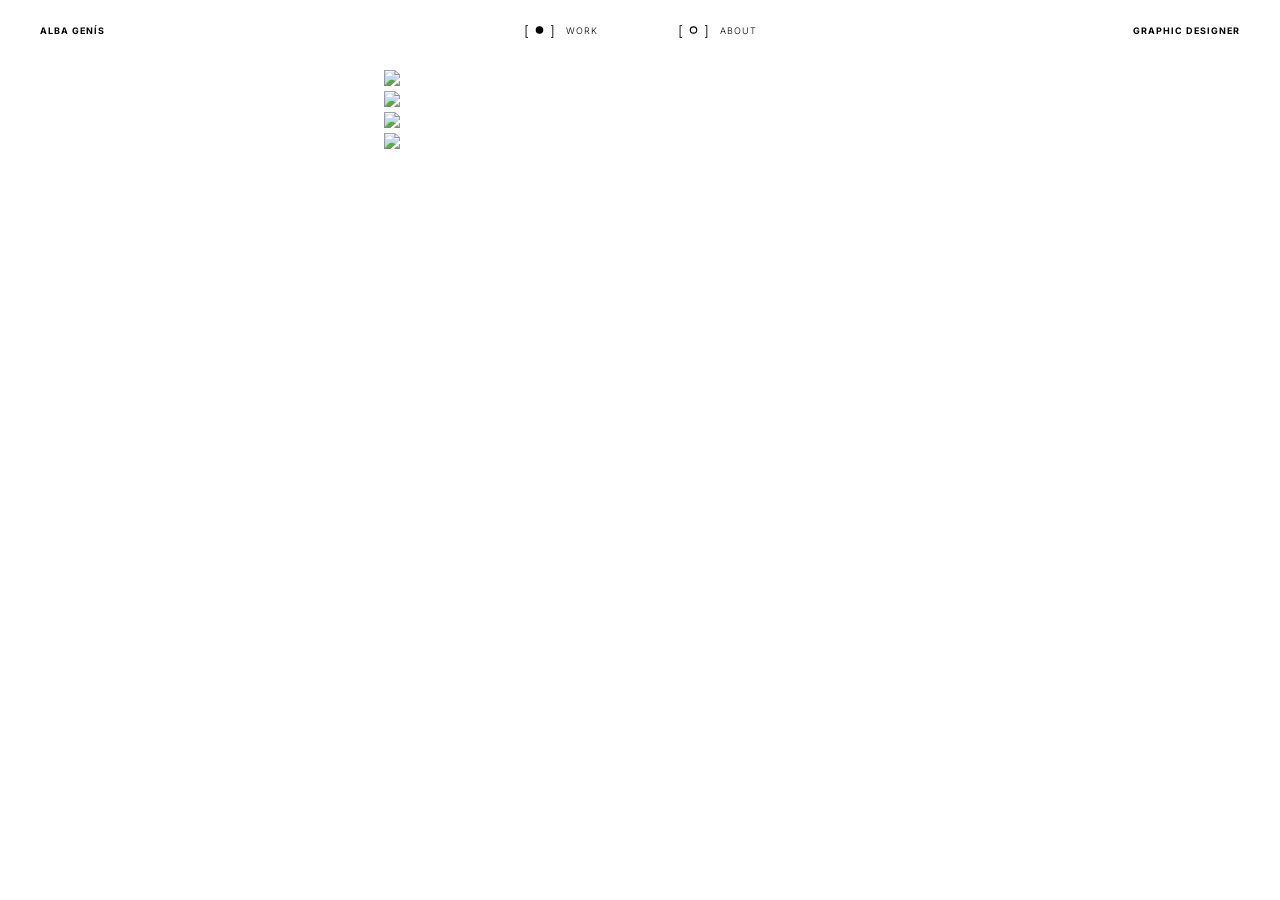
==== index.html @ 794465f7 "Add files via upload" ====
<!DOCTYPE html>
<html lang="es">
<head>
  <meta charset="UTF-8">
  <meta name="viewport" content="width=device-width, initial-scale=1.0">
  <title>Portfolio - Alba Genís</title>
  <link rel="stylesheet" href="style.css">
</head>
<body>
<!-- -------------------------------- MENU -------------------------------- -->
  <header>
    <div class="left">ALBA GENÍS</div>
    <nav>
  <a href="#" class="nav-item active">
    <span class="icon">
      <span class="bracket">[</span>

      <svg width="16" height="16" viewBox="0 0 20 20">
        <circle cx="10" cy="10" r="4" class="dot"/>
      </svg>

      <span class="bracket">]</span>
    </span>
    WORK
  </a>

  <a href="about.html" class="nav-item">
    <span class="icon">
      <span class="bracket">[</span>
      <svg width="16" height="16" viewBox="0 0 20 20">
        <circle cx="10" cy="10" r="4" class="dot"/>
      </svg>
      <span class="bracket">]</span>
    </span>
    ABOUT
  </a>

</nav>
    <div class="right">GRAPHIC DESIGNER</div>
  </header>
<!-- --------------------------------FIN MENU -------------------------------- -->
<!---------------------------SCROLL PROYECTOS HOME--------------------- -->

  <main>
     <!----------------------------------- PROYECTO 1 ------------------------------------->
    <section class="project">
  <div class="media">

    <!-- FILA IZQUIERDA -->
    <div class="side left">
      <img src="contenido/proyecto 4/carrusel/proyecto4-img2.jpg">
       <div class="side-item">
          <img src="contenido/proyecto 4/carrusel/proyecto4-img8.jpg">
          <p> Le Confesionaire </p>
    </div>

       </div>
      

    <!-- IMAGEN CENTRAL -->
    <div class="center">
      <a href="proyecto4.html">
      <img src="contenido/proyecto 4/portada-invitacion-leconfesionaire2.jpg">
      </a>
    </div>

    <!-- FILA DERECHA -->
    <div class="side right">
       <div class="side-item">
        <img src="contenido/proyecto 4/carrusel/proyecto4-img7.jpg">
        <p>Graphic design and art direction</p>
       </div>
    
      <img src="contenido/proyecto 4/carrusel/proyecto4-img4.jpg">
    </div>

  </div>
</section>
<!----------------------------------- PROYECTO 2 ------------------------------------->
    <section class="project">
  <div class="media">

    <!-- FILA IZQUIERDA -->
    <div class="side left">
      <img src="contenido/proyecto 6/proyecto-6-img3.jpg">
       <div class="side-item">
          <img src="contenido/proyecto 6/proyecto-6-img2.jpg">
          <p>First days of summer </p>
    </div>

       </div>
      

    <!-- IMAGEN CENTRAL -->
    <div class="center">
      <a href="proyecto6.html">
      <img src="contenido/proyecto 6/proyecto-6-imgcentral.jpg">
      </a>
    </div>

    <!-- FILA DERECHA -->
    <div class="side right">
       <div class="side-item">
        <img src="contenido/proyecto 6/proyecto-6-img1.jpg">
        <p>Set design and graphics</p>
       </div>
    
      <img src="contenido/proyecto 6/proyecto-6-img4.jpg">
    </div>

  </div>
</section>

<!----------------------------------- PROYECTO 3 ------------------------------------->
    <section class="project">
  <div class="media">

    <!-- FILA IZQUIERDA -->
    <div class="side left">
      <img src="contenido/proyecto 5/proyecto-bolsa-6.jpg">
       <div class="side-item">
          <img src="contenido/proyecto 5/proyecto-bolsa-2.jpg">
          <p>Limited edition bag </p>
    </div>

       </div>
      

    <!-- IMAGEN CENTRAL -->
    <div class="center">
      <a href="proyecto5.html">
      <img src="contenido/proyecto-bolsa-7.jpg">
      </a>
    </div>

    <!-- FILA DERECHA -->
    <div class="side right">
       <div class="side-item">
        <img src="contenido/proyecto 5/proyecto-bolsa-8.jpg">
        <p>Packaging design</p>
       </div>
    
      <img src="contenido/proyecto 5/proyecto-bolsa-4.jpg">
    </div>

  </div>
</section>

    <!----------------------------------- PROYECTO 4 ------------------------------------->
    <section class="project">
  <div class="media">

    <!-- FILA IZQUIERDA -->
    <div class="side left">
      <img src="contenido/proyecto 1/hover/proyecto1-img1.jpg">
       <div class="side-item">
          <video src="contenido/proyecto 1/hover/proyecto1-video1.mp4" autoplay loop muted playsinline></video>
          <p>Sv campaign 2025 </p>
    </div>

       </div>
      

    <!-- IMAGEN CENTRAL -->
    <div class="center">
      <a href="proyecto1.html">
      <img src="contenido/proyecto-1-home.jpg">
      </a>
    </div>

    <!-- FILA DERECHA -->
    <div class="side right">
       <div class="side-item">
        <video src="contenido/proyecto 1/hover/proyecto1-video2.mp4" autoplay loop muted playsinline></video>
        <p>Graphics and content creation</p>
       </div>
    
      <video src="contenido/proyecto 1/hover/proyecto1-video3.mp4" autoplay loop muted playsinline></video>
    </div>

  </div>
</section>

    
    
  </main>
  
<script>
  window.addEventListener("scroll", () => {
    if (window.scrollY > 40) {
      document.body.classList.add("menu-scrolled");
    } else {
      document.body.classList.remove("menu-scrolled");
    }
  });
</script>

</body>
</html>
---- style.css ----
* {
  margin: 0;
  padding: 0;
  box-sizing: border-box;
}
@font-face {
  font-family: 'Inter';
  src: url('fuentes/inter/Inter-VariableFont_opsz\,wght.ttf') format('truetype');
  font-weight: 100 900;
  font-style: normal;
}

body {
  background: #ffffff;
  font-family: 'Inter', sans-serif;
}


/* HEADER */
header {
  position: fixed;
  top: 0;
  width: 100%;
  height: 60px;

  display: flex;
  align-items: center;

  padding: 0 40px;
  font-size: 12px;
  letter-spacing: 1px;

   z-index: 1000; /* para que esté por encima del contenido */

   mix-blend-mode: difference;
}

header,
header a,
.nav-item {
  color: white;
  font-weight: 300;
  font-family: 'Inter', sans-serif;
  font-size: 9px;
}

nav {
  position: absolute;
  left: 50%;
  transform: translateX(-50%);

  display: flex;
  gap: 60px;
}

.left {
  margin-right: auto;
  font-weight: 700;
}

.left a {
  color: rgb(255, 255, 255);
  text-decoration: none;
  font-weight: 700; /* o bold */
}

.right {
  margin-left: auto;
  font-weight: 700;
}

nav {
  display: flex;
  align-items: center;
  gap: 40px; /* ajusta este espacio a tu gusto */
} 

nav a {
  margin: 0 20px;
  text-decoration: none;
  color: white;
}
.nav-item {
  display: flex;
  align-items: center;
  gap: 10px;
  text-decoration: none;
  color: white;
}

.icon {
  display: flex;
  align-items: center;
  gap: 2px;
}

.bracket {
  font-size: 14px;
}

.dot {
  fill: none;
  stroke: white;
  stroke-width: 1.5;
}

.nav-item:hover .dot {
  fill: white;
}

.nav-item.active .dot {
  fill: white;
}

/* CONTENIDO */
main {
  margin-top: 70px;
  display: flex;
  flex-direction: column;
  align-items: center;
}

/* PROYECTOS */
.project {
  width: 40%;
  margin: 0 auto 5px auto; /* centra SIEMPRE */
}

.project img {
  width: 100%;
  display: block;
}

.project video {
  width: 100%;
  display: block;
}

/* MEDIA HOVER */
.media {
  position: relative;
  width: 100%;
}
/* centro */
.center {
  width: 100%;
  max-width: 100%;
  z-index: 2;
}

.center img,
.center video {
  width: 100%;
  display: block;
}



/* lados (ocultos al inicio) */
.side {
  display: none;
  gap: 5px;
  position: absolute;
  top: 0;
  height: 100%;
 
}

.left {
  right: calc(100% + 5px);
}

.right {
  left: calc(100% + 5px);
}

/* tamaño de items */
.side img,
.side video {
  height: 100%;     /* 🔥 misma altura que el contenedor */
  width: auto;      /* 🔥 mantiene proporción */
  object-fit: contain; /* 🔥 NO recorta */
  background: white !important;
}
.side-item {
  display: flex;
  flex-direction: column;
}

.side-item p {

  margin-top: 5px;

  font-size: 10px;
  FONT-WEIGHT: 300;

  color: black;
  text-align: center;
}

/* 🔥 HOVER */
.media:hover .side {
  display: flex;
}

/* PAGINA DE ABOUT*/
.about-page {
  margin-top: 120px;

  display: flex;
  flex-direction: column;
  align-items: center;
}

.about-image {
  width: 320px;´
  margin-top: 100px;
  margin-bottom: 30px;
}

.about-image img {
  width: 100%;
  display: block;
}

.about-text {
  max-width: 420px;

  text-align: center;

  font-size: 12px;
  line-height: 1.5;

  margin-bottom: 80px;
}

.about-contact {
  text-align: center;
}

.about-contact h2 {
  font-size: 12px;
  margin-bottom: 15px;
}

.about-contact p {
  font-size: 11px;
  line-height: 1.6;
}

.about-contact a {
  color: inherit;
  text-decoration: none;
}

.about-contact a:hover {
  text-decoration: underline;
}

/* ------------------- MOBILE MENU ------------------- */
@media (max-width: 768px) {

  header {
    height: 150px;
    padding: 28px 20px 20px;
    flex-direction: column;
    justify-content: flex-start;
    gap: 45px;
    mix-blend-mode: difference;
    transition: height 0.2s ease, padding 0.2s ease;
  }

  header .left {
  margin: 0;
  font-size: 18px;
  font-weight: 700;
  text-align: center;
}

header .left a {
  font-size: 18px;
  font-weight: 700;
   color: rgb(255, 255, 255);
  text-decoration: none;
  font-weight: 700; /* o bold */
}

  .right {
    display: none;
  }

  nav {
    position: static;
    transform: none;
    display: flex;
    gap: 10px;
    font-size: 13px;
  }

  body.menu-scrolled header {
    height: 60px;
    padding: 40px 20px;
    justify-content: center;
  }

  body.menu-scrolled .left {
    display: none;
  }

  main {
    margin-top: 170px;
  }
}

/*presentacion proyectos movil*/
@media (max-width: 768px) {
  .project {
    width: 90%;
     margin: 0 auto 28px auto;
  }

  .side {
    display: none !important; /* oculta siempre los lados en móvil */
  }
}
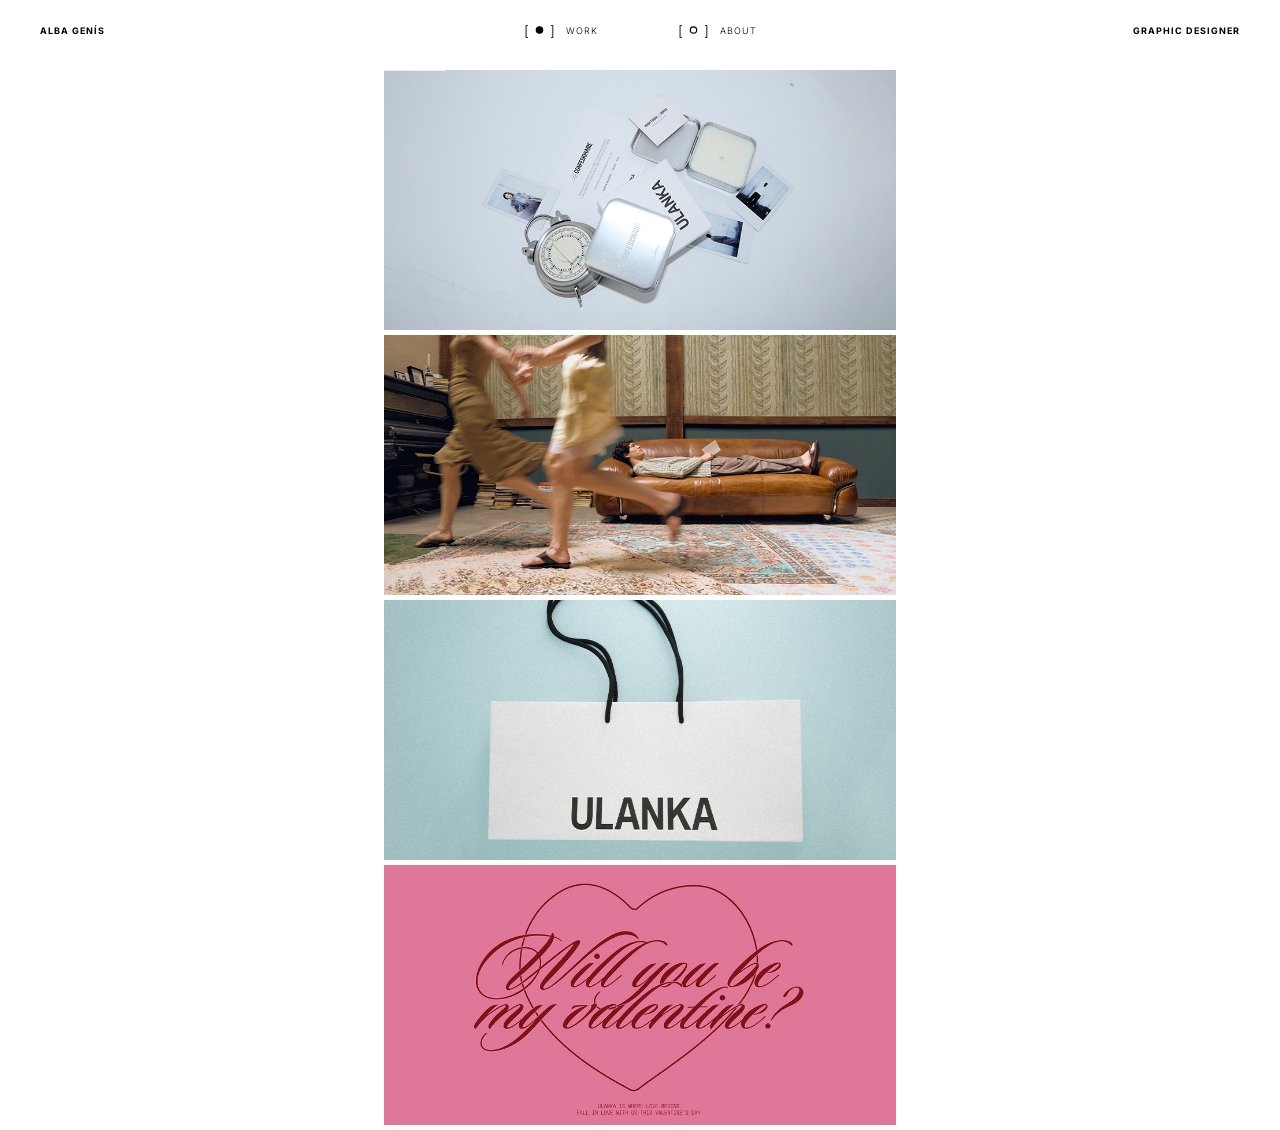
==== commit 7b6d9531: "Update index.html" ====
--- a/index.html
+++ b/index.html
@@ -129,7 +129,7 @@
     <!-- IMAGEN CENTRAL -->
     <div class="center">
       <a href="proyecto5.html">
-      <img src="contenido/proyecto-bolsa-7.jpg">
+      <img src="contenido/proyecto 5/proyecto-bolsa-7.jpg">
       </a>
     </div>
 
@@ -196,4 +196,4 @@
 </script>
 
 </body>
-</html>+</html>
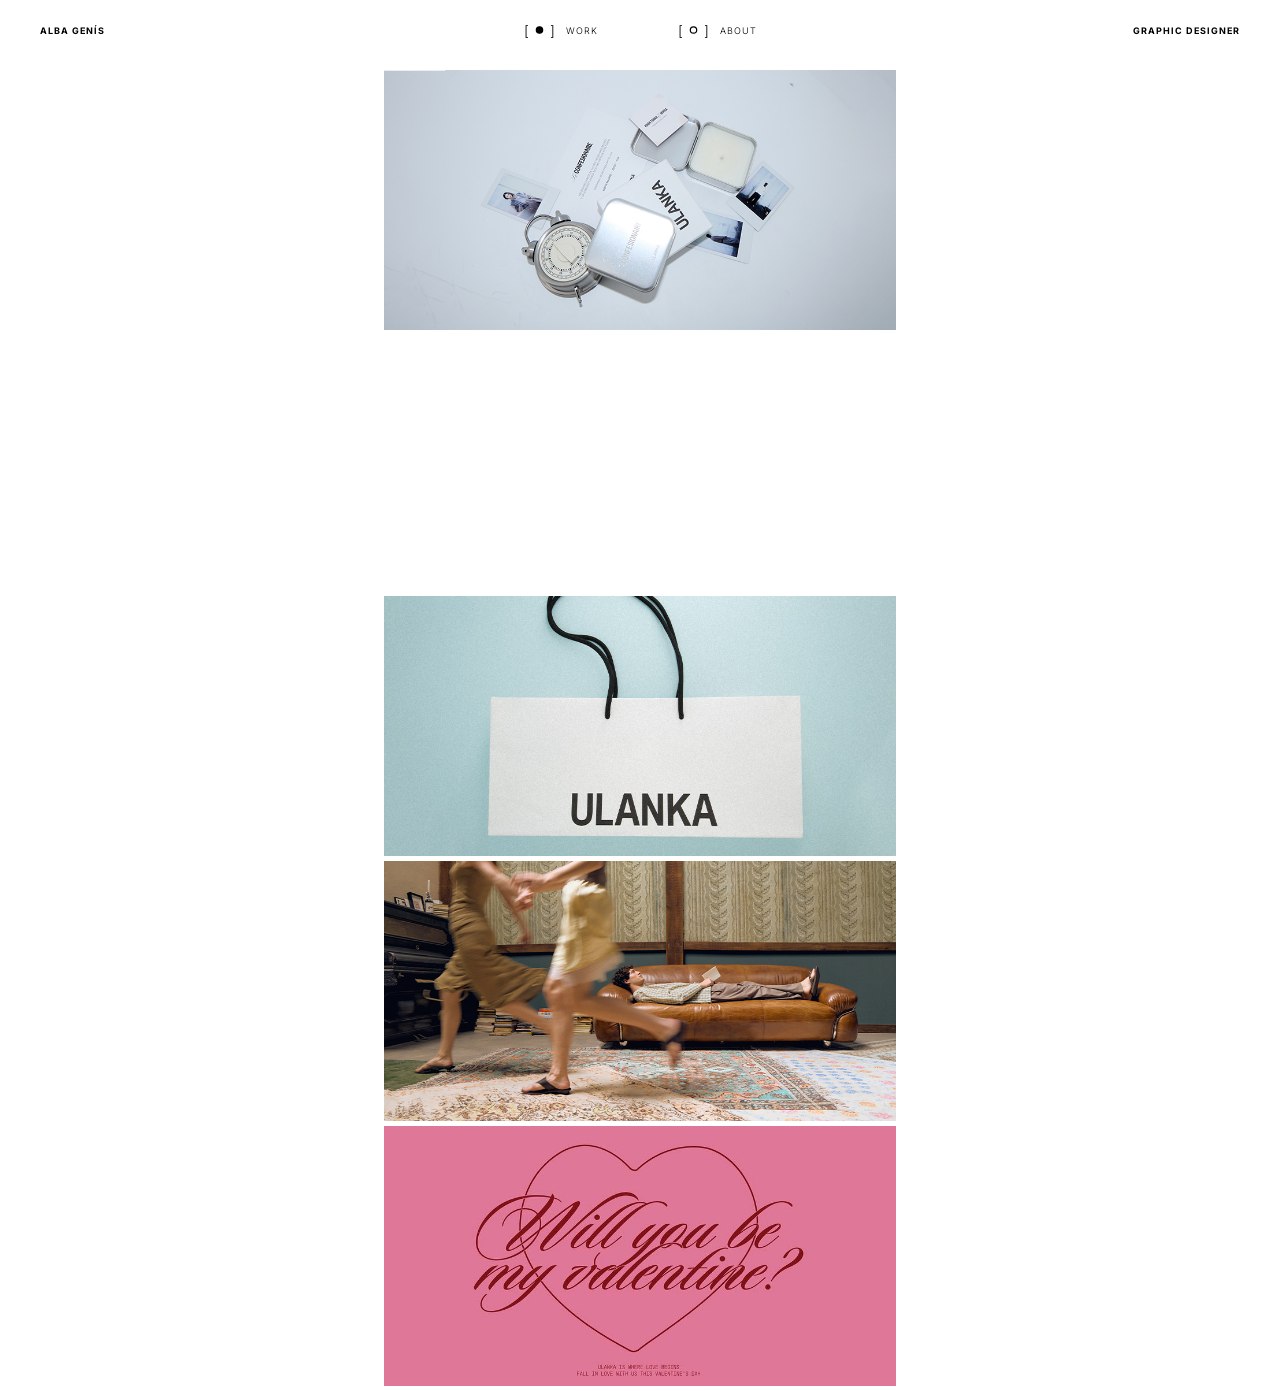
==== commit 948c23a3: "index.html" ====
--- a/index.html
+++ b/index.html
@@ -76,6 +76,79 @@
 
   </div>
 </section>
+ <!----------------------------------- PROYECTO 2 ------------------------------------->
+    <section class="project">
+  <div class="media">
+
+    <!-- FILA IZQUIERDA -->
+    <div class="side left">
+      <img src="contenido/proyecto 7/preyecto-7-cartel.jpg"> 
+       <div class="side-item">
+          <img src="contenido/proyecto 7/foto-1-proyecto-summer-party.jpg">
+          <p> Summer Opening Party </p>
+    </div>
+
+       </div>
+      
+
+    <!-- IMAGEN CENTRAL -->
+    <div class="center">
+      <a href="proyecto7.html">
+      <video src="contenido/proyecto 7/proyecto-7-img-central-1.mp4" autoplay loop muted playsinline>
+      </video>
+      </a>
+    </div>
+
+    <!-- FILA DERECHA -->
+    <div class="side right">
+       <div class="side-item">
+        <img src="contenido/proyecto 7/proyecto-7-foto-gildas.jpg">
+        <p>Set design and graphics</p>
+       </div>
+    
+      <video src="contenido/proyecto 7/proyecto-7-pegatinas-sueltas.mp4" autoplay loop muted playsinline>
+      </video>  
+    </div>
+
+  </div>
+</section>
+
+
+<!----------------------------------- PROYECTO 3 ------------------------------------->
+    <section class="project">
+  <div class="media">
+
+    <!-- FILA IZQUIERDA -->
+    <div class="side left">
+      <img src="contenido/proyecto 5/proyecto-bolsa-6.jpg">
+       <div class="side-item">
+          <img src="contenido/proyecto 5/proyecto-bolsa-2.jpg">
+          <p>Limited edition bag </p>
+    </div>
+
+       </div>
+      
+
+    <!-- IMAGEN CENTRAL -->
+    <div class="center">
+      <a href="proyecto5.html">
+      <img src="contenido/proyecto-bolsa-7.jpg">
+      </a>
+    </div>
+
+    <!-- FILA DERECHA -->
+    <div class="side right">
+       <div class="side-item">
+        <img src="contenido/proyecto 5/proyecto-bolsa-8.jpg">
+        <p>Packaging design</p>
+       </div>
+    
+      <img src="contenido/proyecto 5/proyecto-bolsa-4.jpg">
+    </div>
+
+  </div>
+</section>
+
 <!----------------------------------- PROYECTO 2 ------------------------------------->
     <section class="project">
   <div class="media">
@@ -106,41 +179,6 @@
        </div>
     
       <img src="contenido/proyecto 6/proyecto-6-img4.jpg">
-    </div>
-
-  </div>
-</section>
-
-<!----------------------------------- PROYECTO 3 ------------------------------------->
-    <section class="project">
-  <div class="media">
-
-    <!-- FILA IZQUIERDA -->
-    <div class="side left">
-      <img src="contenido/proyecto 5/proyecto-bolsa-6.jpg">
-       <div class="side-item">
-          <img src="contenido/proyecto 5/proyecto-bolsa-2.jpg">
-          <p>Limited edition bag </p>
-    </div>
-
-       </div>
-      
-
-    <!-- IMAGEN CENTRAL -->
-    <div class="center">
-      <a href="proyecto5.html">
-      <img src="contenido/proyecto 5/proyecto-bolsa-7.jpg">
-      </a>
-    </div>
-
-    <!-- FILA DERECHA -->
-    <div class="side right">
-       <div class="side-item">
-        <img src="contenido/proyecto 5/proyecto-bolsa-8.jpg">
-        <p>Packaging design</p>
-       </div>
-    
-      <img src="contenido/proyecto 5/proyecto-bolsa-4.jpg">
     </div>
 
   </div>
